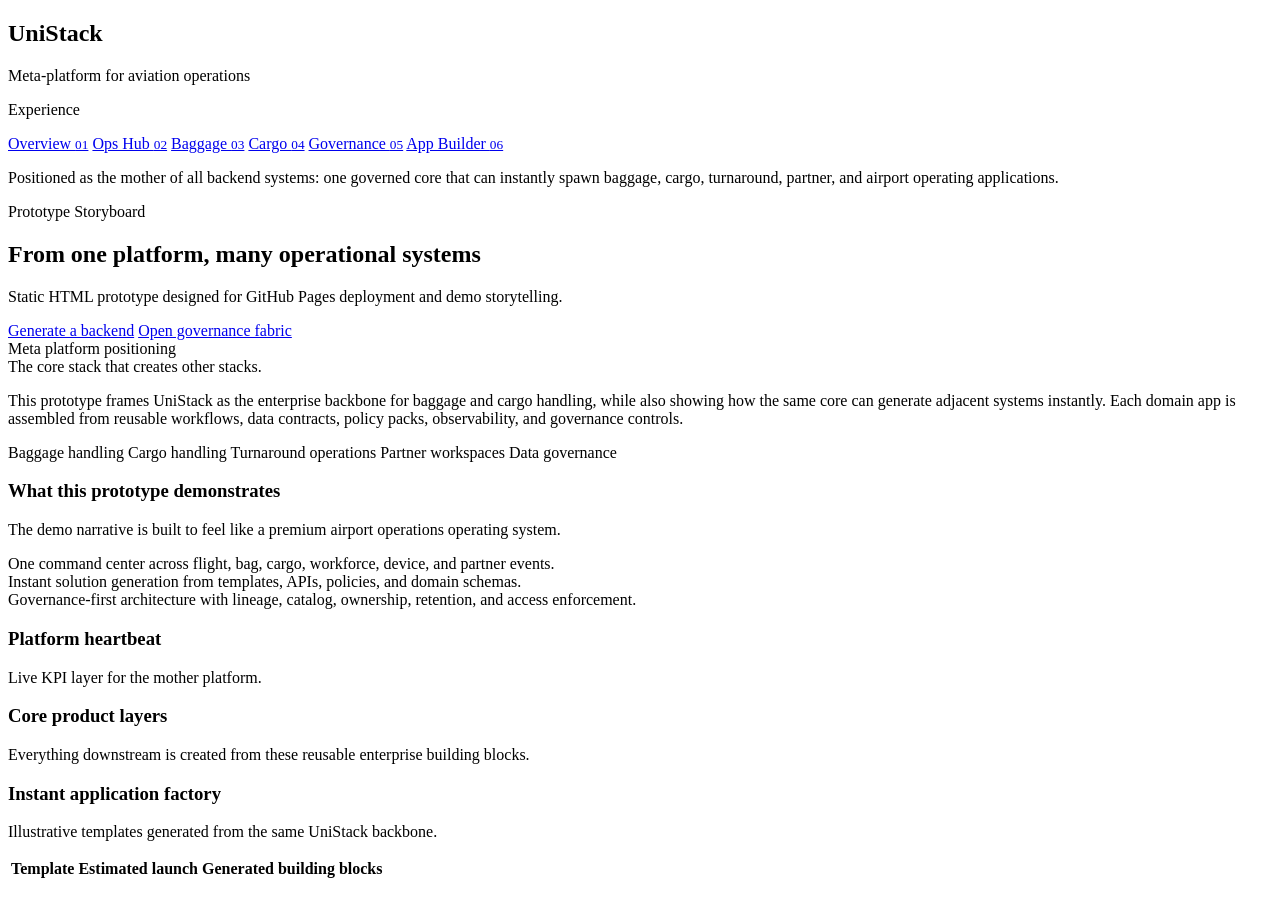
==== index.html @ 7e7ac598 "Add files via upload" ====
<!DOCTYPE html>
<html lang="en">
<head>
  <meta charset="UTF-8" />
  <meta name="viewport" content="width=device-width, initial-scale=1.0" />
  <title>UniStack Prototype | Meta Platform for Aviation Backends</title>
  <link rel="preconnect" href="https://fonts.googleapis.com">
  <link rel="preconnect" href="https://fonts.gstatic.com" crossorigin>
  <link href="https://fonts.googleapis.com/css2?family=Inter:wght@400;500;600;700;800&display=swap" rel="stylesheet">
  <link rel="stylesheet" href="./assets/styles.css" />
</head>
<body>
  <div class="shell">
    <aside class="sidebar">
      <div class="brand">
        <div class="brand-mark"></div>
        <div>
          <h1>UniStack</h1>
          <p>Meta-platform for aviation operations</p>
        </div>
      </div>

      <div class="nav-section">
        <p class="nav-title">Experience</p>
        <a class="nav-link" data-nav href="index.html">Overview <small>01</small></a>
        <a class="nav-link" data-nav href="ops-hub.html">Ops Hub <small>02</small></a>
        <a class="nav-link" data-nav href="baggage.html">Baggage <small>03</small></a>
        <a class="nav-link" data-nav href="cargo.html">Cargo <small>04</small></a>
        <a class="nav-link" data-nav href="governance.html">Governance <small>05</small></a>
        <a class="nav-link" data-nav href="builder.html">App Builder <small>06</small></a>
      </div>

      <div class="sidebar-footer">
        <p>Positioned as the mother of all backend systems: one governed core that can instantly spawn baggage, cargo, turnaround, partner, and airport operating applications.</p>
      </div>
    </aside>

    <main class="main">
      <div class="topbar">
        <div>
          <div class="kicker">Prototype Storyboard</div>
          <h2>From one platform, many operational systems</h2>
          <p>Static HTML prototype designed for GitHub Pages deployment and demo storytelling.</p>
        </div>
        <div class="top-actions">
          <a class="button primary" href="builder.html">Generate a backend</a>
          <a class="button" href="governance.html">Open governance fabric</a>
        </div>
      </div>

      <section class="hero">
        <div class="panel hero-panel">
          <div class="kicker">Meta platform positioning</div>
          <div class="hero-title">The core stack that creates other stacks.</div>
          <p class="hero-copy">This prototype frames UniStack as the enterprise backbone for baggage and cargo handling, while also showing how the same core can generate adjacent systems instantly. Each domain app is assembled from reusable workflows, data contracts, policy packs, observability, and governance controls.</p>
          <div class="badges">
            <span class="badge">Baggage handling</span>
            <span class="badge">Cargo handling</span>
            <span class="badge">Turnaround operations</span>
            <span class="badge">Partner workspaces</span>
            <span class="badge">Data governance</span>
          </div>
        </div>
        <div class="panel">
          <h3>What this prototype demonstrates</h3>
          <p class="panel-subtitle">The demo narrative is built to feel like a premium airport operations operating system.</p>
          <div class="stack">
            <div class="notice">One command center across flight, bag, cargo, workforce, device, and partner events.</div>
            <div class="notice">Instant solution generation from templates, APIs, policies, and domain schemas.</div>
            <div class="notice">Governance-first architecture with lineage, catalog, ownership, retention, and access enforcement.</div>
          </div>
        </div>
      </section>

      <section class="panel">
        <h3>Platform heartbeat</h3>
        <p class="panel-subtitle">Live KPI layer for the mother platform.</p>
        <div class="metrics" id="overview-metrics"></div>
      </section>

      <section class="panel">
        <h3>Core product layers</h3>
        <p class="panel-subtitle">Everything downstream is created from these reusable enterprise building blocks.</p>
        <div class="cards" id="module-cards"></div>
      </section>

      <section class="panel">
        <h3>Instant application factory</h3>
        <p class="panel-subtitle">Illustrative templates generated from the same UniStack backbone.</p>
        <div class="table-wrap">
          <table>
            <thead>
              <tr><th>Template</th><th>Estimated launch</th><th>Generated building blocks</th></tr>
            </thead>
            <tbody id="template-table"></tbody>
          </table>
        </div>
      </section>
    </main>
  </div>
  <script src="./assets/app.js"></script>
</body>
</html>
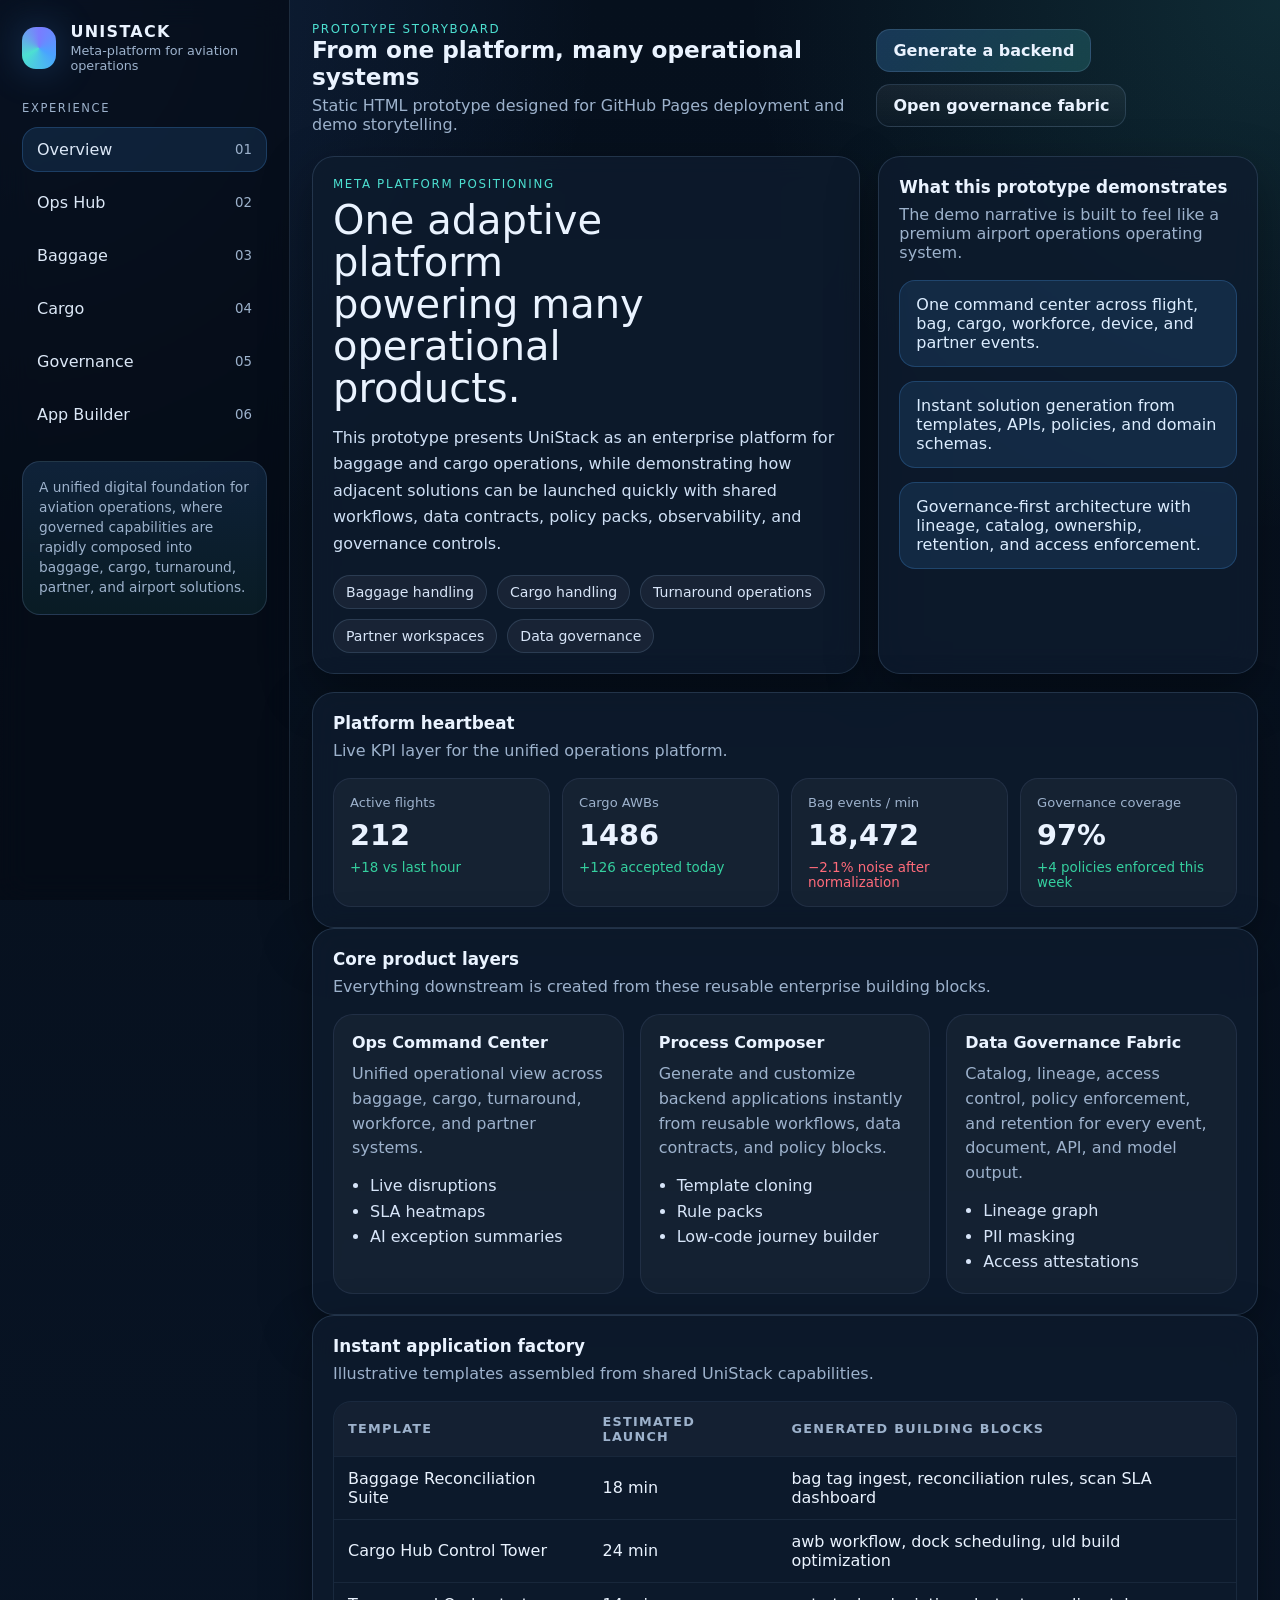
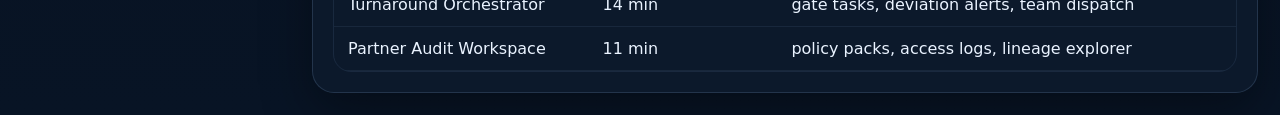
==== commit 96e7a0de: "Refine client-facing platform messaging across pages" ====
--- a/index.html
+++ b/index.html
@@ -31,7 +31,7 @@
       </div>
 
       <div class="sidebar-footer">
-        <p>Positioned as the mother of all backend systems: one governed core that can instantly spawn baggage, cargo, turnaround, partner, and airport operating applications.</p>
+        <p>A unified digital foundation for aviation operations, where governed capabilities are rapidly composed into baggage, cargo, turnaround, partner, and airport solutions.</p>
       </div>
     </aside>
 
@@ -51,8 +51,8 @@
       <section class="hero">
         <div class="panel hero-panel">
           <div class="kicker">Meta platform positioning</div>
-          <div class="hero-title">The core stack that creates other stacks.</div>
-          <p class="hero-copy">This prototype frames UniStack as the enterprise backbone for baggage and cargo handling, while also showing how the same core can generate adjacent systems instantly. Each domain app is assembled from reusable workflows, data contracts, policy packs, observability, and governance controls.</p>
+          <div class="hero-title">One adaptive platform powering many operational products.</div>
+          <p class="hero-copy">This prototype presents UniStack as an enterprise platform for baggage and cargo operations, while demonstrating how adjacent solutions can be launched quickly with shared workflows, data contracts, policy packs, observability, and governance controls.</p>
           <div class="badges">
             <span class="badge">Baggage handling</span>
             <span class="badge">Cargo handling</span>
@@ -74,7 +74,7 @@
 
       <section class="panel">
         <h3>Platform heartbeat</h3>
-        <p class="panel-subtitle">Live KPI layer for the mother platform.</p>
+        <p class="panel-subtitle">Live KPI layer for the unified operations platform.</p>
         <div class="metrics" id="overview-metrics"></div>
       </section>
 
@@ -86,7 +86,7 @@
 
       <section class="panel">
         <h3>Instant application factory</h3>
-        <p class="panel-subtitle">Illustrative templates generated from the same UniStack backbone.</p>
+        <p class="panel-subtitle">Illustrative templates assembled from shared UniStack capabilities.</p>
         <div class="table-wrap">
           <table>
             <thead>
--- a/assets/styles.css
+++ b/assets/styles.css
@@ -0,0 +1,182 @@
+:root {
+  --bg: #07111f;
+  --panel: rgba(14, 27, 46, 0.82);
+  --panel-2: rgba(20, 37, 61, 0.96);
+  --text: #eaf3ff;
+  --muted: #9db2cc;
+  --line: rgba(124, 158, 201, 0.2);
+  --blue: #4aa3ff;
+  --cyan: #4de0d1;
+  --violet: #7a7cff;
+  --orange: #ff9e57;
+  --green: #35d09f;
+  --red: #ff6b7a;
+  --yellow: #f8d66d;
+  --radius: 22px;
+  --shadow: 0 18px 50px rgba(0,0,0,0.35);
+}
+* { box-sizing: border-box; }
+html, body { margin: 0; padding: 0; }
+body {
+  font-family: Inter, ui-sans-serif, system-ui, -apple-system, BlinkMacSystemFont, "Segoe UI", sans-serif;
+  background:
+    radial-gradient(circle at top left, rgba(77, 140, 255, 0.16), transparent 28%),
+    radial-gradient(circle at top right, rgba(77, 224, 209, 0.13), transparent 25%),
+    linear-gradient(180deg, #06101d 0%, #07111f 50%, #081425 100%);
+  color: var(--text);
+  min-height: 100vh;
+}
+a { color: inherit; text-decoration: none; }
+.shell { display: grid; grid-template-columns: 290px 1fr; min-height: 100vh; }
+.sidebar {
+  border-right: 1px solid var(--line);
+  padding: 22px;
+  background: rgba(5, 10, 20, 0.7);
+  backdrop-filter: blur(14px);
+  position: sticky;
+  top: 0;
+  height: 100vh;
+}
+.brand { display: flex; align-items: center; gap: 14px; margin-bottom: 28px; }
+.brand-mark {
+  width: 42px; height: 42px; border-radius: 14px;
+  background: conic-gradient(from 120deg, var(--blue), var(--cyan), var(--violet), var(--blue));
+  box-shadow: 0 0 40px rgba(74,163,255,0.28);
+}
+.brand h1 { font-size: 1rem; margin: 0; letter-spacing: 0.08em; text-transform: uppercase; }
+.brand p { margin: 2px 0 0; color: var(--muted); font-size: 0.8rem; }
+.nav-section { margin-bottom: 24px; }
+.nav-title { color: var(--muted); font-size: 0.72rem; text-transform: uppercase; letter-spacing: 0.14em; margin: 0 0 12px; }
+.nav-link {
+  display: flex; align-items: center; justify-content: space-between;
+  padding: 12px 14px; border: 1px solid transparent; border-radius: 16px;
+  color: #dce8f7; margin-bottom: 8px; transition: 0.25s ease;
+}
+.nav-link:hover, .nav-link.active { background: rgba(77, 163, 255, 0.12); border-color: rgba(77,163,255,0.22); }
+.nav-link small { color: var(--muted); }
+.sidebar-footer {
+  margin-top: 22px; padding: 16px; border-radius: 18px; background: linear-gradient(180deg, rgba(77,163,255,0.14), rgba(77,224,209,0.08)); border: 1px solid var(--line);
+}
+.sidebar-footer p { margin: 0; color: var(--muted); font-size: 0.86rem; line-height: 1.45; }
+.main { padding: 22px; }
+.topbar { display: flex; justify-content: space-between; align-items: center; gap: 18px; margin-bottom: 22px; }
+.topbar h2 { margin: 0; font-size: 1.45rem; }
+.topbar p { margin: 6px 0 0; color: var(--muted); }
+.top-actions { display: flex; gap: 12px; flex-wrap: wrap; }
+.button, button {
+  border: 1px solid rgba(124,158,201,0.22);
+  background: linear-gradient(180deg, rgba(255,255,255,0.06), rgba(255,255,255,0.02));
+  color: var(--text); padding: 11px 16px; border-radius: 14px; cursor: pointer; font-weight: 600;
+}
+.button.primary, button.primary { background: linear-gradient(135deg, rgba(74,163,255,0.24), rgba(77,224,209,0.18)); }
+.button.accent { background: linear-gradient(135deg, rgba(122,124,255,0.24), rgba(74,163,255,0.14)); }
+.hero {
+  display: grid; grid-template-columns: 1.3fr 0.9fr; gap: 18px; margin-bottom: 18px;
+}
+.panel {
+  background: var(--panel);
+  border: 1px solid var(--line);
+  border-radius: var(--radius);
+  padding: 20px; box-shadow: var(--shadow); backdrop-filter: blur(14px);
+}
+.panel h3 { margin-top: 0; margin-bottom: 8px; font-size: 1.05rem; }
+.panel-subtitle { color: var(--muted); margin-top: 0; margin-bottom: 18px; }
+.kicker { color: var(--cyan); text-transform: uppercase; letter-spacing: 0.14em; font-size: 0.74rem; }
+.hero-title { font-size: 2.5rem; line-height: 1.05; margin: 8px 0 14px; max-width: 14ch; }
+.hero-copy { color: #cfe0f5; line-height: 1.65; max-width: 68ch; }
+.badges { display: flex; gap: 10px; flex-wrap: wrap; margin-top: 18px; }
+.badge { padding: 8px 12px; border-radius: 999px; background: rgba(255,255,255,0.05); border: 1px solid var(--line); color: #d8e5f8; font-size: 0.88rem; }
+.grid { display: grid; gap: 18px; }
+.grid.cols-2 { grid-template-columns: repeat(2, minmax(0, 1fr)); }
+.grid.cols-3 { grid-template-columns: repeat(3, minmax(0, 1fr)); }
+.metrics { display: grid; grid-template-columns: repeat(4, minmax(0,1fr)); gap: 12px; }
+.metric {
+  padding: 16px; border-radius: 18px; background: rgba(255,255,255,0.04); border: 1px solid rgba(124,158,201,0.12);
+}
+.metric .label { color: var(--muted); font-size: 0.82rem; }
+.metric .value { font-size: 1.8rem; font-weight: 700; margin-top: 8px; }
+.metric .delta { margin-top: 8px; font-size: 0.84rem; }
+.delta.up { color: var(--green); }
+.delta.down { color: var(--red); }
+.cards { display: grid; grid-template-columns: repeat(3, minmax(0, 1fr)); gap: 16px; }
+.card {
+  padding: 18px; border-radius: 20px; background: rgba(255,255,255,0.035); border: 1px solid rgba(124,158,201,0.12);
+}
+.card h4 { margin: 0 0 10px; font-size: 1rem; }
+.card p { margin: 0; color: var(--muted); line-height: 1.55; }
+.card ul { margin: 12px 0 0; padding-left: 18px; color: #d7e5f9; line-height: 1.6; }
+.table-wrap { overflow: auto; border-radius: 18px; border: 1px solid rgba(124,158,201,0.12); }
+table { width: 100%; border-collapse: collapse; min-width: 780px; }
+th, td { padding: 12px 14px; text-align: left; border-bottom: 1px solid rgba(124,158,201,0.1); }
+th { color: var(--muted); font-size: 0.8rem; text-transform: uppercase; letter-spacing: 0.1em; background: rgba(255,255,255,0.03); }
+.status { display: inline-flex; align-items: center; gap: 8px; font-weight: 600; }
+.dot { width: 10px; height: 10px; border-radius: 999px; }
+.dot.green { background: var(--green); box-shadow: 0 0 12px rgba(53,208,159,0.5); }
+.dot.red { background: var(--red); box-shadow: 0 0 12px rgba(255,107,122,0.45); }
+.dot.yellow { background: var(--yellow); box-shadow: 0 0 12px rgba(248,214,109,0.45); }
+.dot.blue { background: var(--blue); box-shadow: 0 0 12px rgba(74,163,255,0.5); }
+.progress-bar { width: 100%; height: 10px; border-radius: 999px; background: rgba(255,255,255,0.08); overflow: hidden; }
+.progress-bar span { display: block; height: 100%; border-radius: inherit; background: linear-gradient(90deg, var(--blue), var(--cyan)); }
+.flow {
+  display: grid; grid-template-columns: repeat(5, minmax(0,1fr)); gap: 12px;
+}
+.flow-step {
+  padding: 18px; border-radius: 20px; background: rgba(255,255,255,0.035); border: 1px solid rgba(124,158,201,0.12); position: relative;
+}
+.flow-step:not(:last-child)::after {
+  content: '→'; position: absolute; right: -10px; top: 18px; color: var(--muted);
+}
+.flow-step strong { display: block; margin-bottom: 8px; }
+.canvas {
+  position: relative; min-height: 330px; border-radius: 20px; overflow: hidden;
+  background: linear-gradient(180deg, rgba(8,23,42,0.95), rgba(7,14,26,0.96));
+  border: 1px solid rgba(124,158,201,0.14);
+}
+.airport-grid {
+  position: absolute; inset: 0; background-image:
+    linear-gradient(rgba(124,158,201,0.08) 1px, transparent 1px),
+    linear-gradient(90deg, rgba(124,158,201,0.08) 1px, transparent 1px);
+  background-size: 40px 40px;
+}
+.node {
+  position: absolute; padding: 10px 12px; border-radius: 16px; font-size: 0.8rem; font-weight: 600;
+  border: 1px solid rgba(124,158,201,0.18); background: rgba(10, 24, 43, 0.95); box-shadow: 0 8px 20px rgba(0,0,0,0.25);
+}
+.node small { display: block; color: var(--muted); font-weight: 500; margin-top: 4px; }
+.link {
+  position: absolute; height: 2px; background: linear-gradient(90deg, rgba(74,163,255,0.1), rgba(77,224,209,0.95), rgba(74,163,255,0.1));
+  transform-origin: left center;
+}
+.pulse {
+  position: absolute; width: 12px; height: 12px; border-radius: 999px; background: var(--cyan); box-shadow: 0 0 20px rgba(77,224,209,0.8);
+}
+.legend { display: flex; gap: 12px; flex-wrap: wrap; margin-top: 12px; color: var(--muted); font-size: 0.84rem; }
+.legend span { display: inline-flex; align-items: center; gap: 8px; }
+.mini-chart { display: flex; align-items: flex-end; gap: 10px; height: 170px; padding-top: 10px; }
+.bar { flex: 1; border-radius: 12px 12px 0 0; background: linear-gradient(180deg, rgba(77,224,209,0.9), rgba(74,163,255,0.45)); position: relative; }
+.bar span { position: absolute; bottom: -26px; left: 50%; transform: translateX(-50%); color: var(--muted); font-size: 0.75rem; white-space: nowrap; }
+.bar strong { position: absolute; top: -26px; left: 50%; transform: translateX(-50%); font-size: 0.78rem; }
+.risk-grid { display: grid; grid-template-columns: repeat(2, minmax(0, 1fr)); gap: 16px; }
+.risk-item { padding: 18px; border-radius: 18px; background: rgba(255,255,255,0.035); border: 1px solid rgba(124,158,201,0.12); }
+.risk-item h4 { margin: 0 0 8px; }
+.risk-item p { margin: 0; color: var(--muted); line-height: 1.55; }
+.footer-note { color: var(--muted); font-size: 0.88rem; margin-top: 12px; }
+input, select, textarea {
+  width: 100%; background: rgba(255,255,255,0.04); color: var(--text); border: 1px solid rgba(124,158,201,0.16);
+  border-radius: 14px; padding: 11px 12px; font: inherit;
+}
+textarea { min-height: 120px; resize: vertical; }
+.form-grid { display: grid; grid-template-columns: repeat(2, minmax(0,1fr)); gap: 14px; }
+.stack { display: grid; gap: 14px; }
+.codebox {
+  margin-top: 16px; padding: 16px; border-radius: 16px; background: rgba(0,0,0,0.26); border: 1px solid rgba(124,158,201,0.16); font-family: ui-monospace, SFMono-Regular, Menlo, monospace; color: #d0efff; white-space: pre-wrap;
+}
+.hero-panel .panel { height: 100%; }
+.notice {
+  padding: 14px 16px; border-radius: 16px; background: rgba(77,163,255,0.12); border: 1px solid rgba(77,163,255,0.22); color: #dcedff;
+}
+@media (max-width: 1180px) {
+  .shell { grid-template-columns: 1fr; }
+  .sidebar { position: relative; height: auto; }
+  .hero, .grid.cols-2, .grid.cols-3, .cards, .risk-grid, .metrics, .flow, .form-grid { grid-template-columns: 1fr; }
+}
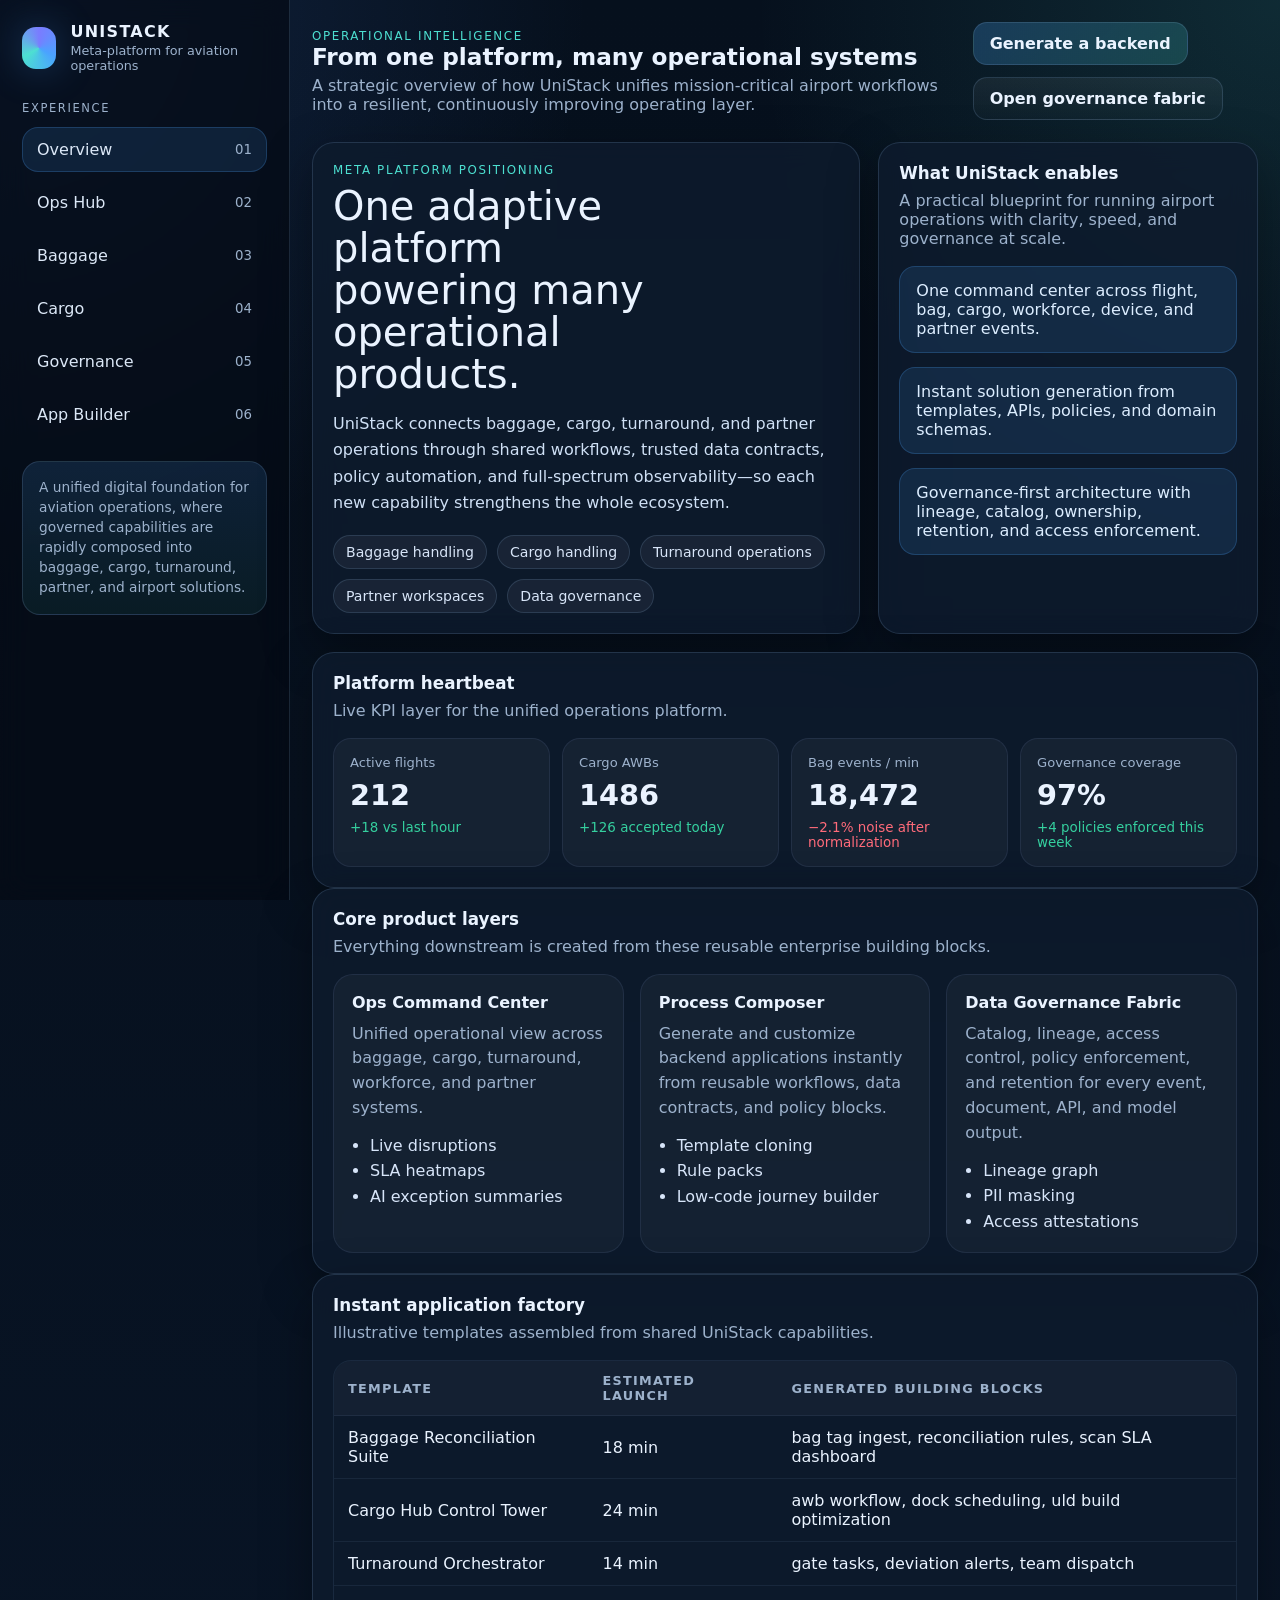
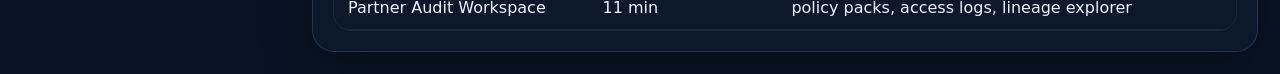
==== commit 72fc4e4c: "Refine UI copy to remove demo/prototype language" ====
--- a/index.html
+++ b/index.html
@@ -38,9 +38,9 @@
     <main class="main">
       <div class="topbar">
         <div>
-          <div class="kicker">Prototype Storyboard</div>
+          <div class="kicker">Operational Intelligence</div>
           <h2>From one platform, many operational systems</h2>
-          <p>Static HTML prototype designed for GitHub Pages deployment and demo storytelling.</p>
+          <p>A strategic overview of how UniStack unifies mission-critical airport workflows into a resilient, continuously improving operating layer.</p>
         </div>
         <div class="top-actions">
           <a class="button primary" href="builder.html">Generate a backend</a>
@@ -52,7 +52,7 @@
         <div class="panel hero-panel">
           <div class="kicker">Meta platform positioning</div>
           <div class="hero-title">One adaptive platform powering many operational products.</div>
-          <p class="hero-copy">This prototype presents UniStack as an enterprise platform for baggage and cargo operations, while demonstrating how adjacent solutions can be launched quickly with shared workflows, data contracts, policy packs, observability, and governance controls.</p>
+          <p class="hero-copy">UniStack connects baggage, cargo, turnaround, and partner operations through shared workflows, trusted data contracts, policy automation, and full-spectrum observability—so each new capability strengthens the whole ecosystem.</p>
           <div class="badges">
             <span class="badge">Baggage handling</span>
             <span class="badge">Cargo handling</span>
@@ -62,8 +62,8 @@
           </div>
         </div>
         <div class="panel">
-          <h3>What this prototype demonstrates</h3>
-          <p class="panel-subtitle">The demo narrative is built to feel like a premium airport operations operating system.</p>
+          <h3>What UniStack enables</h3>
+          <p class="panel-subtitle">A practical blueprint for running airport operations with clarity, speed, and governance at scale.</p>
           <div class="stack">
             <div class="notice">One command center across flight, bag, cargo, workforce, device, and partner events.</div>
             <div class="notice">Instant solution generation from templates, APIs, policies, and domain schemas.</div>
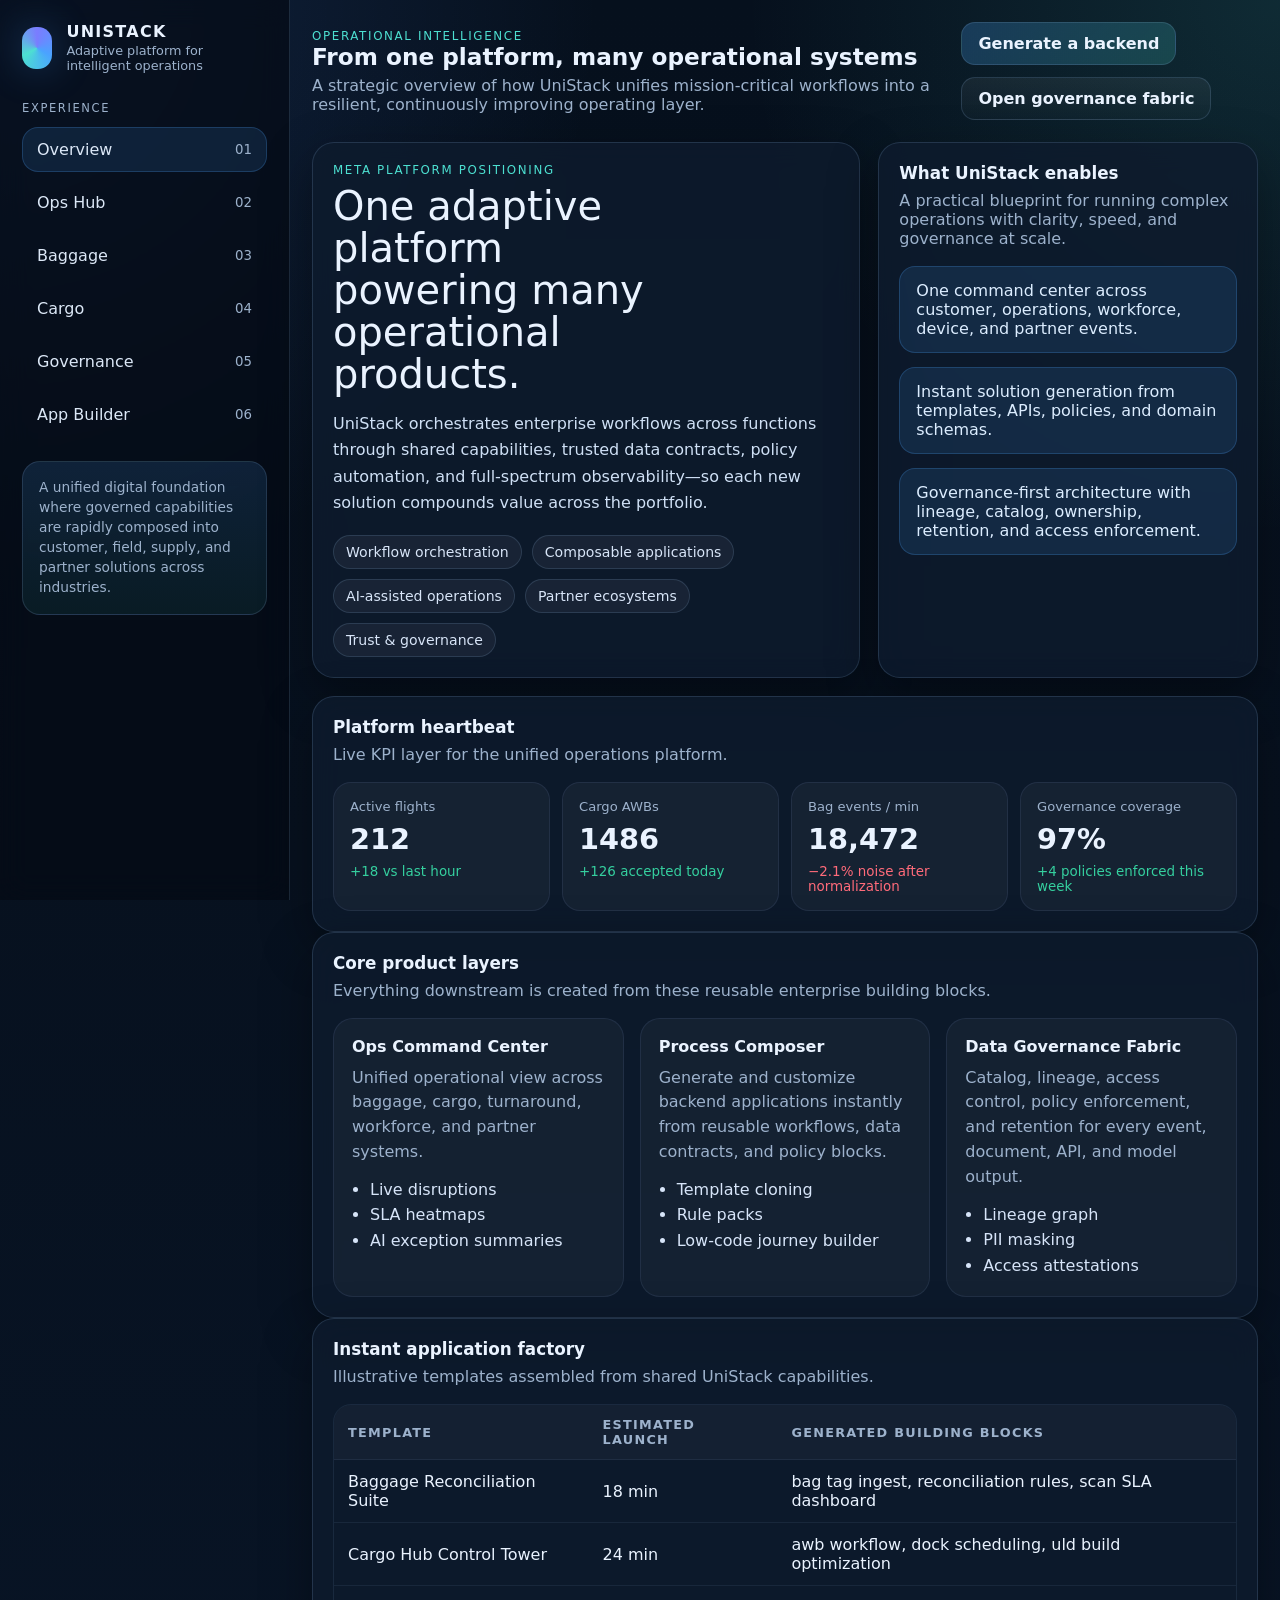
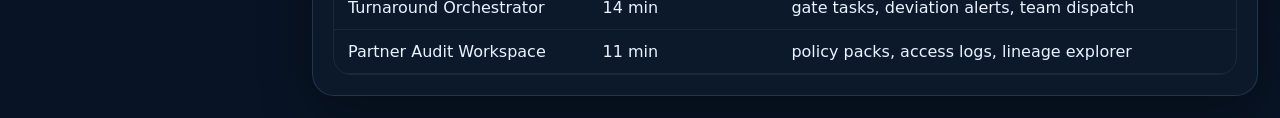
==== commit 7a3a9287: "Revise overview messaging to be industry-agnostic" ====
--- a/index.html
+++ b/index.html
@@ -3,7 +3,7 @@
 <head>
   <meta charset="UTF-8" />
   <meta name="viewport" content="width=device-width, initial-scale=1.0" />
-  <title>UniStack Prototype | Meta Platform for Aviation Backends</title>
+  <title>UniStack Prototype | Adaptive Platform for Intelligent Operations</title>
   <link rel="preconnect" href="https://fonts.googleapis.com">
   <link rel="preconnect" href="https://fonts.gstatic.com" crossorigin>
   <link href="https://fonts.googleapis.com/css2?family=Inter:wght@400;500;600;700;800&display=swap" rel="stylesheet">
@@ -16,7 +16,7 @@
         <div class="brand-mark"></div>
         <div>
           <h1>UniStack</h1>
-          <p>Meta-platform for aviation operations</p>
+          <p>Adaptive platform for intelligent operations</p>
         </div>
       </div>
 
@@ -31,7 +31,7 @@
       </div>
 
       <div class="sidebar-footer">
-        <p>A unified digital foundation for aviation operations, where governed capabilities are rapidly composed into baggage, cargo, turnaround, partner, and airport solutions.</p>
+        <p>A unified digital foundation where governed capabilities are rapidly composed into customer, field, supply, and partner solutions across industries.</p>
       </div>
     </aside>
 
@@ -40,7 +40,7 @@
         <div>
           <div class="kicker">Operational Intelligence</div>
           <h2>From one platform, many operational systems</h2>
-          <p>A strategic overview of how UniStack unifies mission-critical airport workflows into a resilient, continuously improving operating layer.</p>
+          <p>A strategic overview of how UniStack unifies mission-critical workflows into a resilient, continuously improving operating layer.</p>
         </div>
         <div class="top-actions">
           <a class="button primary" href="builder.html">Generate a backend</a>
@@ -52,20 +52,20 @@
         <div class="panel hero-panel">
           <div class="kicker">Meta platform positioning</div>
           <div class="hero-title">One adaptive platform powering many operational products.</div>
-          <p class="hero-copy">UniStack connects baggage, cargo, turnaround, and partner operations through shared workflows, trusted data contracts, policy automation, and full-spectrum observability—so each new capability strengthens the whole ecosystem.</p>
+          <p class="hero-copy">UniStack orchestrates enterprise workflows across functions through shared capabilities, trusted data contracts, policy automation, and full-spectrum observability—so each new solution compounds value across the portfolio.</p>
           <div class="badges">
-            <span class="badge">Baggage handling</span>
-            <span class="badge">Cargo handling</span>
-            <span class="badge">Turnaround operations</span>
-            <span class="badge">Partner workspaces</span>
-            <span class="badge">Data governance</span>
+            <span class="badge">Workflow orchestration</span>
+            <span class="badge">Composable applications</span>
+            <span class="badge">AI-assisted operations</span>
+            <span class="badge">Partner ecosystems</span>
+            <span class="badge">Trust & governance</span>
           </div>
         </div>
         <div class="panel">
           <h3>What UniStack enables</h3>
-          <p class="panel-subtitle">A practical blueprint for running airport operations with clarity, speed, and governance at scale.</p>
+          <p class="panel-subtitle">A practical blueprint for running complex operations with clarity, speed, and governance at scale.</p>
           <div class="stack">
-            <div class="notice">One command center across flight, bag, cargo, workforce, device, and partner events.</div>
+            <div class="notice">One command center across customer, operations, workforce, device, and partner events.</div>
             <div class="notice">Instant solution generation from templates, APIs, policies, and domain schemas.</div>
             <div class="notice">Governance-first architecture with lineage, catalog, ownership, retention, and access enforcement.</div>
           </div>
